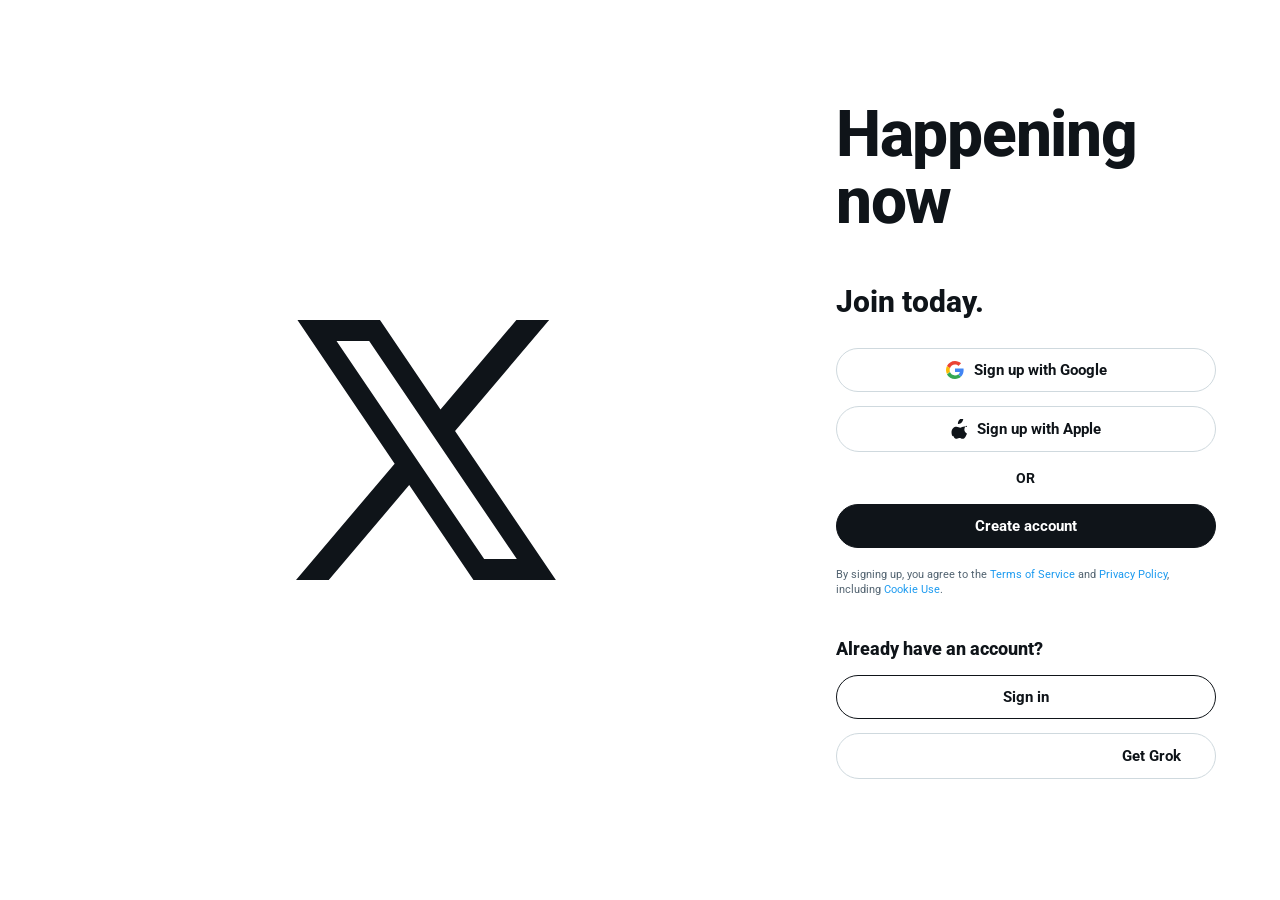
==== login.html @ c3361e18 "With the help of Cursor Ai i added Modal and login page to my project" ====
<!DOCTYPE html>
<html lang="en">
<head>
    <meta charset="UTF-8">
    <meta name="viewport" content="width=device-width, initial-scale=1.0, viewport-fit=cover">
    <link href="https://fonts.googleapis.com/icon?family=Material+Icons" rel="stylesheet">
    <link rel="preconnect" href="https://fonts.googleapis.com">
    <link rel="preconnect" href="https://fonts.gstatic.com" crossorigin>
    <link href="https://fonts.googleapis.com/css2?family=Roboto:ital,wght@0,100..900;1,100..900&display=swap" rel="stylesheet">
    <link rel="stylesheet" href="login.css">
    <title>Join X — Twitter Clone</title>
</head>
<body class="auth-landing">
    <div class="auth-shell">
        <div class="auth-brand">
            <svg class="auth-logo" viewBox="0 0 24 24" aria-hidden="true" role="img">
                <title>X</title>
                <path d="M21.742 21.75l-7.563-11.179 7.056-8.321h-2.456l-5.691 6.714-4.54-6.714H2.359l7.29 10.776L2.25 21.75h2.456l6.035-7.118 4.818 7.118h6.191-.008zM7.739 3.818L18.81 20.182h-2.447L5.29 3.818h2.447z"></path>
            </svg>
        </div>

        <div class="auth-panel">
            <h1 class="auth-heading">Happening now</h1>
            <h2 class="auth-subheading">Join today.</h2>

            <div class="auth-stack">
                <a class="auth-btn auth-btn--outline" href="index.html">
                    <svg class="auth-btn-icon auth-btn-icon--google" viewBox="0 0 48 48" aria-hidden="true">
                        <path fill="#EA4335" d="M24 9.5c3.54 0 6.71 1.22 9.21 3.6l6.85-6.85C35.9 2.38 30.47 0 24 0 14.62 0 6.51 5.38 2.56 13.22l7.98 6.19C12.43 13.21 17.74 9.5 24 9.5z"></path>
                        <path fill="#4285F4" d="M46.98 24.55c0-1.57-.15-3.09-.38-4.55H24v9.02h12.94c-.58 2.96-2.26 5.48-4.78 7.18l7.73 6C43.91 37.32 46.98 31.79 46.98 24.55z"></path>
                        <path fill="#FBBC05" d="M10.53 28.59c-.48-1.45-.76-2.99-.76-4.59s.27-3.14.76-4.59l-7.98-6.19C.92 16.46 0 20.12 0 24c0 3.88.92 7.54 2.56 10.78l7.97-6.19z"></path>
                        <path fill="#34A853" d="M24 48c6.48 0 11.93-2.13 15.89-5.81l-7.73-6c-2.15 1.45-4.92 2.3-8.16 2.3-6.26 0-11.57-3.71-13.47-8.98l-7.98 6.19C6.51 42.62 14.62 48 24 48z"></path>
                    </svg>
                    Sign up with Google
                </a>
                <a class="auth-btn auth-btn--outline" href="index.html">
                    <svg class="auth-btn-icon auth-btn-icon--apple" viewBox="0 0 814 1000" aria-hidden="true">
                        <path fill="currentColor" d="M788.1 340.9c-5.8 4.5-108.2 62.2-108.2 190.5 0 148.4 130.3 200.9 134.2 202.2-.6 3.2-20.7 71.9-68.7 141.9-42.8 61.6-87.5 123.1-155.5 123.1s-86.5-40.2-165.9-40.2c-79.1 0-105.6 41.4-169.2 41.4-63.5 0-113-92.9-158.1-164.4C89.5 929.4 26.4 799.2 26.4 677.5c0-193.8 125.9-296.1 250.2-296.1 79.1 0 145 52.2 194.6 52.2 48.4 0 124-55.6 209.2-55.6 33.5 0 153.6 3.1 255.7 63.8zM554.1 153.8c42.4-51.1 72.2-122.2 72.2-193.8 0-9.9-.9-19.8-2.7-28.2-67.3 2.7-149.2 44.8-197.8 101.4-38.9 44.8-74.9 115.3-74.9 187.5 0 9.9.9 19.8 2.7 28.2 7.7 0 15.6-.9 23.4-2.7 66.6-9 132.5-45 174.1-92.4z"></path>
                    </svg>
                    Sign up with Apple
                </a>

                <p class="auth-or">OR</p>

                <a class="auth-btn auth-btn--primary" href="index.html">Create account</a>
            </div>

            <p class="auth-legal">
                By signing up, you agree to the <a href="#">Terms of Service</a> and <a href="#">Privacy Policy</a>, including <a href="#">Cookie Use</a>.
            </p>

            <p class="auth-section-label">Already have an account?</p>
            <div class="auth-stack">
                <a class="auth-btn auth-btn--outline-black" href="index.html">Sign in</a>
                <a class="auth-btn auth-btn--outline auth-grok" href="index.html">
                    <span class="material-icons auth-btn-icon" aria-hidden="true">auto_awesome</span>
                    Get Grok
                </a>
            </div>
        </div>
    </div>
</body>
</html>
---- login.css ----
* {
  box-sizing: border-box;
}

html,
body {
  height: 100%;
  margin: 0;
}

body.auth-landing {
  font-family: "Roboto", Arial, sans-serif;
  background: #ffffff;
  color: #0f1419;
  min-height: 100%;
  min-height: 100dvh;
}

.auth-shell {
  display: flex;
  align-items: center;
  justify-content: center;
  min-height: 100%;
  min-height: 100dvh;
  max-width: 1200px;
  margin: 0 auto;
  padding: 32px 24px;
  padding-left: max(24px, env(safe-area-inset-left, 0px));
  padding-right: max(24px, env(safe-area-inset-right, 0px));
  padding-bottom: max(32px, env(safe-area-inset-bottom, 0px));
  gap: 48px;
}

.auth-brand {
  flex: 1;
  display: flex;
  align-items: center;
  justify-content: center;
  min-width: 0;
}

.auth-logo {
  width: min(320px, 55vw);
  height: auto;
  display: block;
  fill: #0f1419;
}

.auth-panel {
  flex: 0 1 380px;
  min-width: 0;
  display: flex;
  flex-direction: column;
  align-items: stretch;
}

.auth-heading {
  margin: 0 0 48px;
  font-size: clamp(2.5rem, 6vw, 4rem);
  font-weight: 800;
  line-height: 1.05;
  letter-spacing: -0.02em;
}

.auth-subheading {
  margin: 0 0 28px;
  font-size: 1.9rem;
  font-weight: 800;
  line-height: 1.2;
}

.auth-stack {
  display: flex;
  flex-direction: column;
  gap: 14px;
  margin-bottom: 20px;
}

.auth-btn {
  display: inline-flex;
  align-items: center;
  justify-content: center;
  gap: 10px;
  width: 100%;
  padding: 12px 20px;
  border-radius: 9999px;
  font-family: "Roboto", Arial, sans-serif;
  font-size: 15px;
  font-weight: 700;
  text-decoration: none;
  text-align: center;
  border: 1px solid transparent;
  cursor: pointer;
  transition: background 140ms ease, border-color 140ms ease, opacity 140ms ease;
  color: #0f1419;
  background: #ffffff;
}

.auth-btn--outline {
  border-color: #cfd9de;
}

.auth-btn--outline:hover {
  background: rgba(15, 20, 25, 0.04);
}

.auth-btn--outline-black {
  border-color: #0f1419;
  color: #0f1419;
}

.auth-btn--outline-black:hover {
  background: rgba(15, 20, 25, 0.06);
}

.auth-btn--primary {
  background: #0f1419;
  color: #ffffff;
  border-color: #0f1419;
}

.auth-btn--primary:hover {
  background: #272c30;
  border-color: #272c30;
}

.auth-btn-icon {
  flex-shrink: 0;
}

.auth-btn-icon--google {
  width: 18px;
  height: 18px;
}

.auth-btn-icon--apple {
  width: 16px;
  height: 20px;
}

.auth-or {
  display: flex;
  align-items: center;
  justify-content: center;
  margin: 4px 0;
  font-size: 14px;
  font-weight: 700;
  color: #0f1419;
  letter-spacing: 0.06em;
}

.auth-legal {
  margin: 0 0 40px;
  font-size: 11px;
  line-height: 1.35;
  color: #536471;
  max-width: 380px;
}

.auth-legal a {
  color: #1d9bf0;
  text-decoration: none;
}

.auth-legal a:hover {
  text-decoration: underline;
}

.auth-section-label {
  margin: 0 0 16px;
  font-size: 1.15rem;
  font-weight: 800;
}

.auth-grok .material-icons {
  font-size: 20px;
  color: #536471;
}

@media (max-width: 800px) {
  .auth-shell {
    flex-direction: column;
    align-items: stretch;
    justify-content: flex-start;
    padding-top: max(24px, env(safe-area-inset-top, 0px));
    gap: 36px;
  }

  .auth-brand {
    flex: 0 0 auto;
  }

  .auth-logo {
    width: min(200px, 45vw);
  }

  .auth-panel {
    flex: 1 1 auto;
    max-width: none;
  }

  .auth-heading {
    margin-bottom: 32px;
  }
}
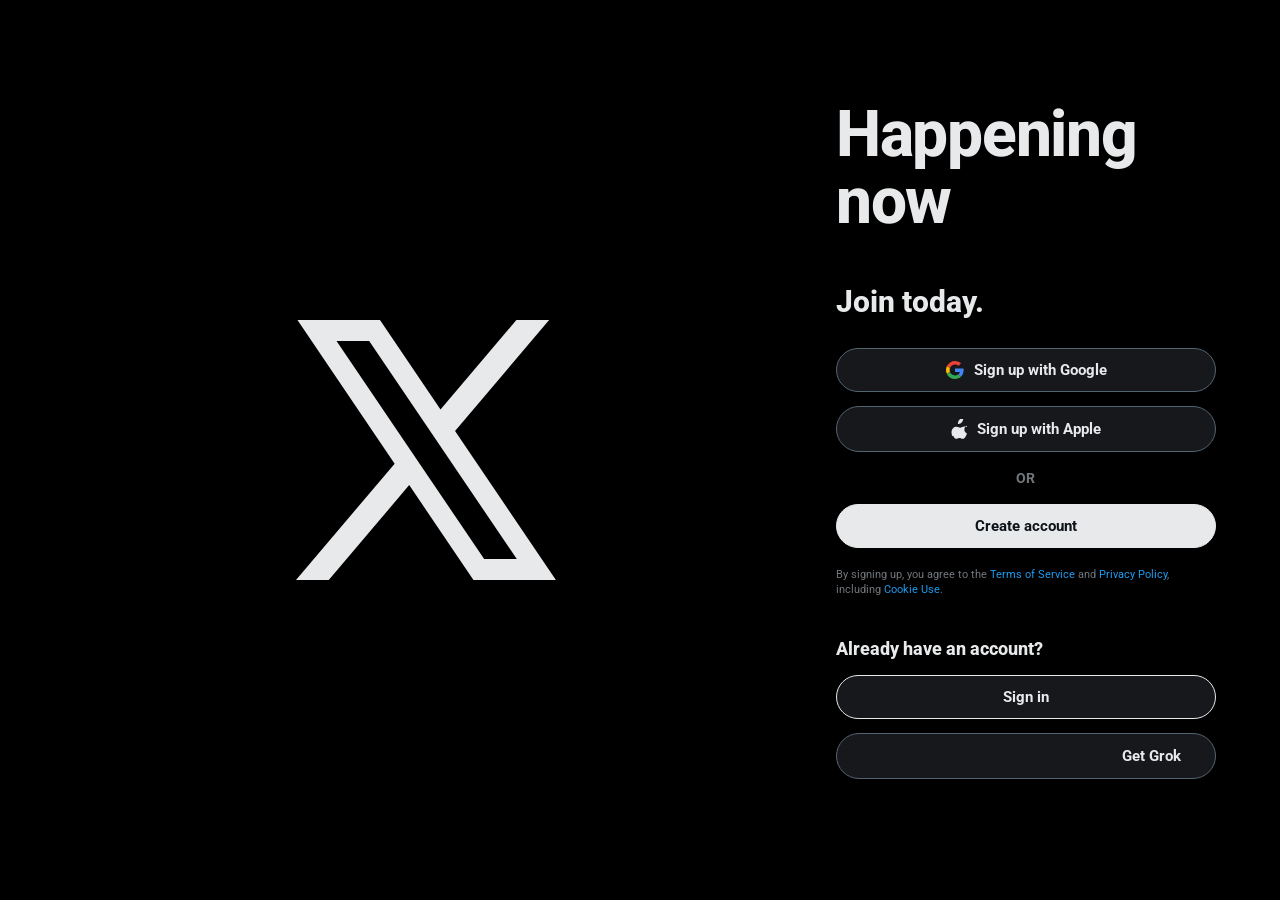
==== commit 237a67fe: "Added profile pictures to my profile and also to the tweet accounts on my feed" ====
--- a/login.html
+++ b/login.html
@@ -3,6 +3,8 @@
 <head>
     <meta charset="UTF-8">
     <meta name="viewport" content="width=device-width, initial-scale=1.0, viewport-fit=cover">
+    <meta name="color-scheme" content="dark">
+    <meta name="theme-color" content="#000000">
     <link href="https://fonts.googleapis.com/icon?family=Material+Icons" rel="stylesheet">
     <link rel="preconnect" href="https://fonts.googleapis.com">
     <link rel="preconnect" href="https://fonts.gstatic.com" crossorigin>
--- a/login.css
+++ b/login.css
@@ -1,5 +1,27 @@
-* {
+/* Landing page — matches index dark theme (black base + light text) */
+:root {
+  --color-bg: #000000;
+  --color-text: #e7e9ea;
+  --color-text-secondary: #71767b;
+  --color-border: #2f3336;
+  --color-border-muted: #536471;
+  --color-btn-surface: #16181c;
+  --color-hover: rgba(231, 233, 234, 0.08);
+  --color-accent: #1d9bf0;
+  --color-cta-bg: #e7e9ea;
+  --color-cta-text: #0f1419;
+  --color-cta-hover: #d7d9db;
+}
+
+html {
+  color-scheme: dark;
+}
+
+*,
+*::before,
+*::after {
   box-sizing: border-box;
+  border-color: var(--color-border);
 }
 
 html,
@@ -10,8 +32,8 @@
 
 body.auth-landing {
   font-family: "Roboto", Arial, sans-serif;
-  background: #ffffff;
-  color: #0f1419;
+  background: var(--color-bg);
+  color: var(--color-text);
   min-height: 100%;
   min-height: 100dvh;
 }
@@ -43,7 +65,7 @@
   width: min(320px, 55vw);
   height: auto;
   display: block;
-  fill: #0f1419;
+  fill: var(--color-text);
 }
 
 .auth-panel {
@@ -92,36 +114,36 @@
   border: 1px solid transparent;
   cursor: pointer;
   transition: background 140ms ease, border-color 140ms ease, opacity 140ms ease;
-  color: #0f1419;
-  background: #ffffff;
+  color: var(--color-text);
+  background: var(--color-btn-surface);
 }
 
 .auth-btn--outline {
-  border-color: #cfd9de;
+  border-color: var(--color-border-muted);
 }
 
 .auth-btn--outline:hover {
-  background: rgba(15, 20, 25, 0.04);
+  background: var(--color-hover);
 }
 
 .auth-btn--outline-black {
-  border-color: #0f1419;
-  color: #0f1419;
+  border-color: var(--color-text);
+  color: var(--color-text);
 }
 
 .auth-btn--outline-black:hover {
-  background: rgba(15, 20, 25, 0.06);
+  background: var(--color-hover);
 }
 
 .auth-btn--primary {
-  background: #0f1419;
-  color: #ffffff;
-  border-color: #0f1419;
+  background: var(--color-cta-bg);
+  color: var(--color-cta-text);
+  border-color: var(--color-cta-bg);
 }
 
 .auth-btn--primary:hover {
-  background: #272c30;
-  border-color: #272c30;
+  background: var(--color-cta-hover);
+  border-color: var(--color-cta-hover);
 }
 
 .auth-btn-icon {
@@ -145,7 +167,7 @@
   margin: 4px 0;
   font-size: 14px;
   font-weight: 700;
-  color: #0f1419;
+  color: var(--color-text-secondary);
   letter-spacing: 0.06em;
 }
 
@@ -153,12 +175,12 @@
   margin: 0 0 40px;
   font-size: 11px;
   line-height: 1.35;
-  color: #536471;
+  color: var(--color-text-secondary);
   max-width: 380px;
 }
 
 .auth-legal a {
-  color: #1d9bf0;
+  color: var(--color-accent);
   text-decoration: none;
 }
 
@@ -174,7 +196,7 @@
 
 .auth-grok .material-icons {
   font-size: 20px;
-  color: #536471;
+  color: var(--color-text-secondary);
 }
 
 @media (max-width: 800px) {
